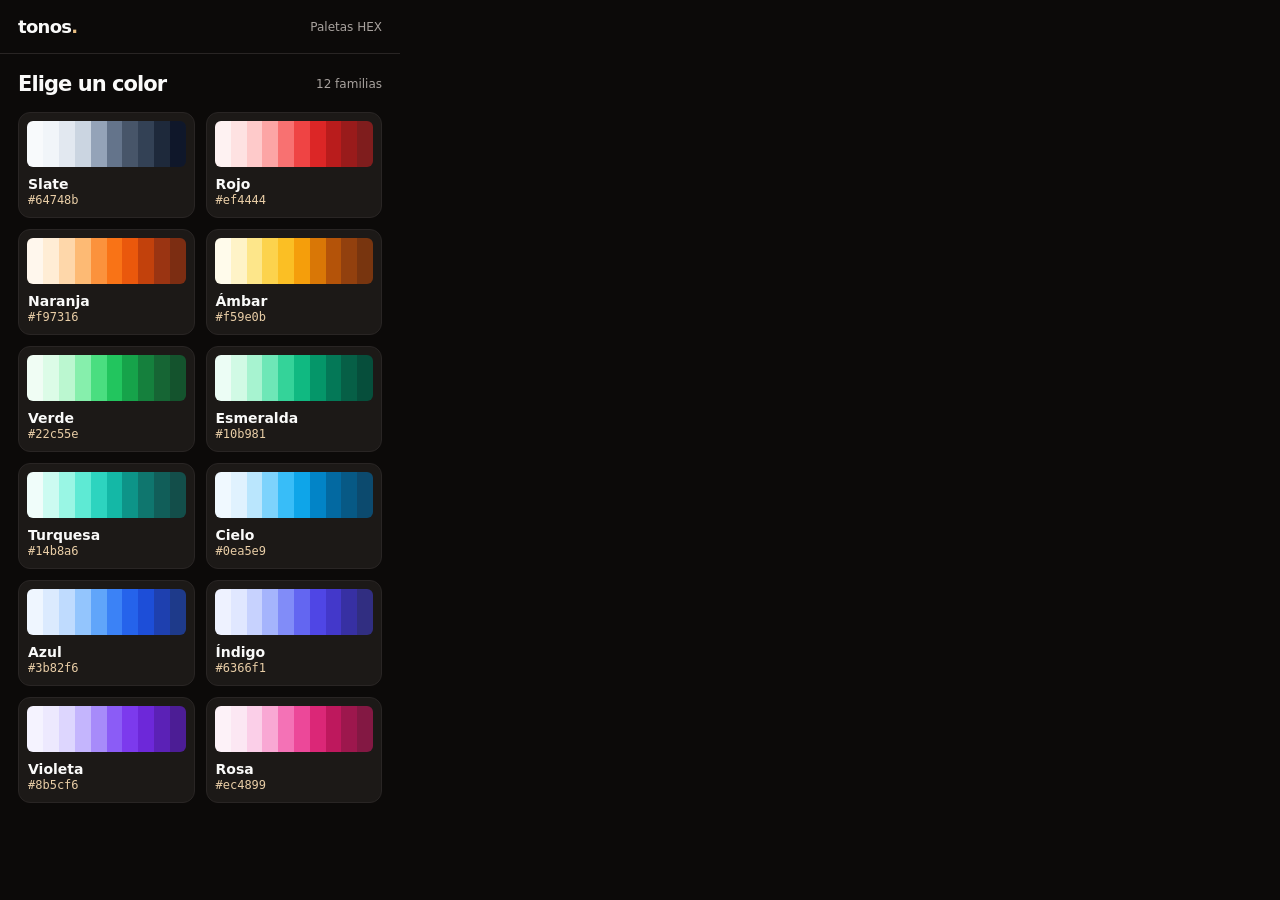
==== popup.html @ f52f5063 "Add Tonos web app and Firefox extension" ====
<!doctype html><html lang="es"><head><meta charset="utf-8"><meta name="viewport" content="width=device-width,initial-scale=1"><title>Tonos</title><link rel="stylesheet" href="popup.css"></head><body><header><strong>tonos<span>.</span></strong><small>Paletas HEX</small></header><main id="app"></main><div id="toast" role="status" aria-live="polite"></div><script src="popup.js" defer></script></body></html>
---- popup.css ----
:root{font-family:Inter,system-ui,-apple-system,"Segoe UI",sans-serif;color:#fafaf9;background:#0c0a09}*{box-sizing:border-box}body{margin:0;width:400px;min-height:220px;max-height:580px;overflow-y:auto}button{font:inherit;cursor:pointer}header{position:sticky;top:0;z-index:2;background:#0c0a09;border-bottom:1px solid #292524;padding:16px 18px;display:flex;justify-content:space-between;align-items:center}header strong{font-size:18px;letter-spacing:-.04em}header strong span{color:#e7bd82}header small{font-size:12px;color:#a8a29e}main{padding:18px}.heading{display:flex;align-items:center;justify-content:space-between;margin:0 0 16px}.heading h1{font-size:21px;letter-spacing:-.045em;margin:0;font-weight:680}.heading span{font-size:12px;color:#a8a29e}.family-grid,.tone-grid{display:grid;grid-template-columns:repeat(2,minmax(0,1fr));gap:11px}.family{border:1px solid #292524;background:#1c1917;border-radius:12px;padding:8px;text-align:left;color:#fafaf9;min-width:0}.family:hover,.family:focus-visible{border-color:#78716c}.family-preview{height:46px;border-radius:6px}.family-name{display:block;font-size:14px;font-weight:620;margin:9px 1px 1px}.family-code{display:block;font:12px ui-monospace,SFMono-Regular,Consolas,monospace;color:#e8cda6;margin:0 1px 2px}.back{border:0;background:transparent;color:#c5bdb3;padding:0 0 16px;font-size:13px;text-align:left}.back:hover{color:#fff}.tone{border:0;background:transparent;text-align:left;padding:0;color:#fafaf9;min-width:0}.tone-top{display:flex;align-items:center;justify-content:space-between;gap:8px;margin-bottom:6px}.shade{font-size:12px;color:#a8a29e}.hex{font:12px ui-monospace,SFMono-Regular,Consolas,monospace}.tone-color{display:block;height:71px;border-radius:7px;background:var(--color);border:1px solid #ffffff12}.tone:hover .tone-color,.tone:focus-visible .tone-color{box-shadow:0 0 0 2px #fafaf9}.family:focus-visible,.tone:focus-visible,.back:focus-visible{outline:2px solid #e7bd82;outline-offset:2px}#toast{position:fixed;bottom:14px;left:50%;transform:translate(-50%,8px);background:#fafaf9;color:#1c1917;padding:8px 12px;border-radius:7px;font-size:12px;opacity:0;pointer-events:none;transition:.15s;white-space:nowrap}#toast.visible{opacity:1;transform:translate(-50%,0)}
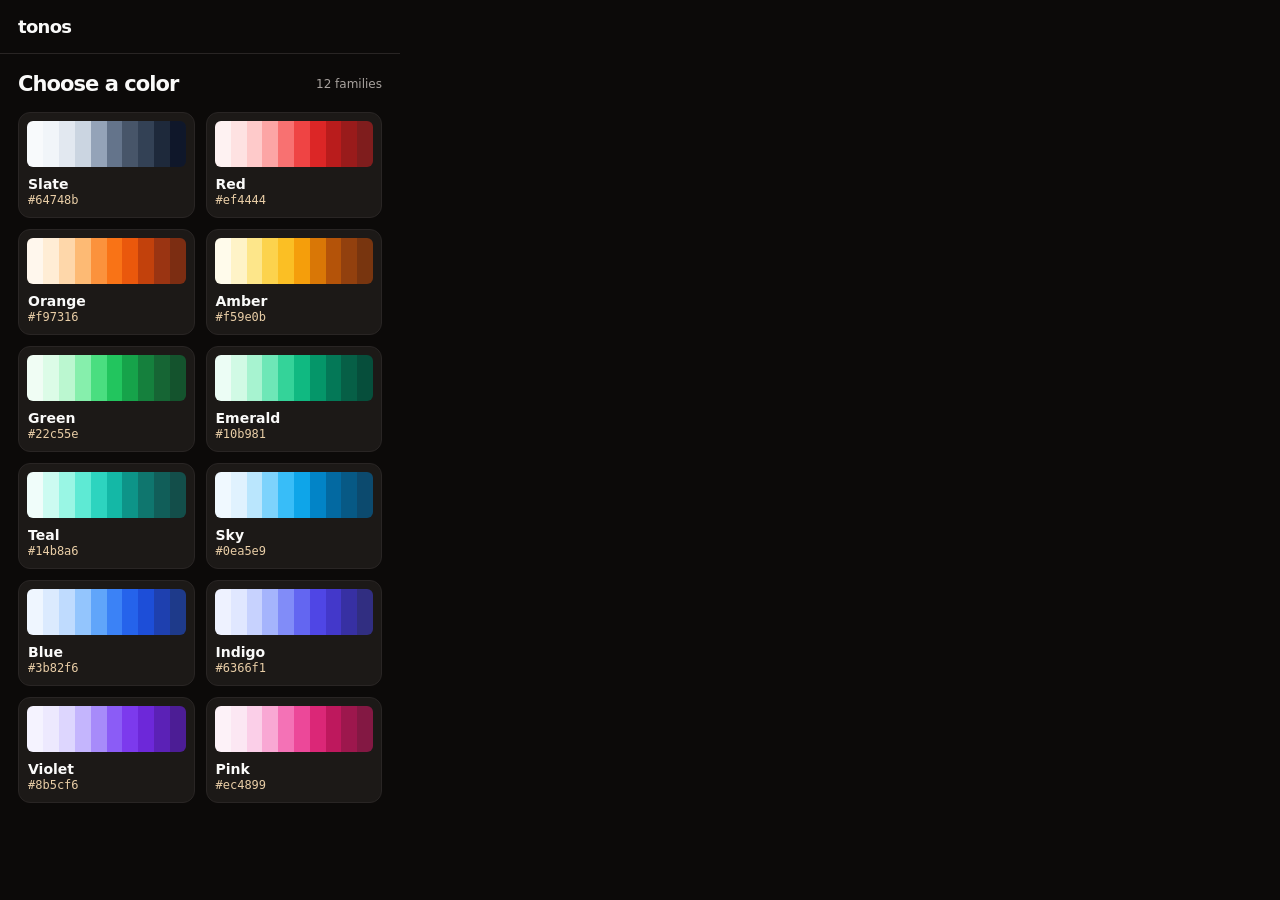
==== commit c476b26f: "Translate Firefox extension to English" ====
--- a/popup.html
+++ b/popup.html
@@ -1 +1 @@
-<!doctype html><html lang="es"><head><meta charset="utf-8"><meta name="viewport" content="width=device-width,initial-scale=1"><title>Tonos</title><link rel="stylesheet" href="popup.css"></head><body><header><strong>tonos<span>.</span></strong><small>Paletas HEX</small></header><main id="app"></main><div id="toast" role="status" aria-live="polite"></div><script src="popup.js" defer></script></body></html>+<!doctype html><html lang="en"><head><meta charset="utf-8"><meta name="viewport" content="width=device-width,initial-scale=1"><title>tonos</title><link rel="stylesheet" href="popup.css"></head><body><header><strong>tonos</strong></header><main id="app"></main><div id="toast" role="status" aria-live="polite"></div><script src="popup.js" defer></script></body></html>
--- a/popup.css
+++ b/popup.css
@@ -1,2 +1,2 @@
 
-:root{font-family:Inter,system-ui,-apple-system,"Segoe UI",sans-serif;color:#fafaf9;background:#0c0a09}*{box-sizing:border-box}body{margin:0;width:400px;min-height:220px;max-height:580px;overflow-y:auto}button{font:inherit;cursor:pointer}header{position:sticky;top:0;z-index:2;background:#0c0a09;border-bottom:1px solid #292524;padding:16px 18px;display:flex;justify-content:space-between;align-items:center}header strong{font-size:18px;letter-spacing:-.04em}header strong span{color:#e7bd82}header small{font-size:12px;color:#a8a29e}main{padding:18px}.heading{display:flex;align-items:center;justify-content:space-between;margin:0 0 16px}.heading h1{font-size:21px;letter-spacing:-.045em;margin:0;font-weight:680}.heading span{font-size:12px;color:#a8a29e}.family-grid,.tone-grid{display:grid;grid-template-columns:repeat(2,minmax(0,1fr));gap:11px}.family{border:1px solid #292524;background:#1c1917;border-radius:12px;padding:8px;text-align:left;color:#fafaf9;min-width:0}.family:hover,.family:focus-visible{border-color:#78716c}.family-preview{height:46px;border-radius:6px}.family-name{display:block;font-size:14px;font-weight:620;margin:9px 1px 1px}.family-code{display:block;font:12px ui-monospace,SFMono-Regular,Consolas,monospace;color:#e8cda6;margin:0 1px 2px}.back{border:0;background:transparent;color:#c5bdb3;padding:0 0 16px;font-size:13px;text-align:left}.back:hover{color:#fff}.tone{border:0;background:transparent;text-align:left;padding:0;color:#fafaf9;min-width:0}.tone-top{display:flex;align-items:center;justify-content:space-between;gap:8px;margin-bottom:6px}.shade{font-size:12px;color:#a8a29e}.hex{font:12px ui-monospace,SFMono-Regular,Consolas,monospace}.tone-color{display:block;height:71px;border-radius:7px;background:var(--color);border:1px solid #ffffff12}.tone:hover .tone-color,.tone:focus-visible .tone-color{box-shadow:0 0 0 2px #fafaf9}.family:focus-visible,.tone:focus-visible,.back:focus-visible{outline:2px solid #e7bd82;outline-offset:2px}#toast{position:fixed;bottom:14px;left:50%;transform:translate(-50%,8px);background:#fafaf9;color:#1c1917;padding:8px 12px;border-radius:7px;font-size:12px;opacity:0;pointer-events:none;transition:.15s;white-space:nowrap}#toast.visible{opacity:1;transform:translate(-50%,0)}
+:root{font-family:Inter,system-ui,-apple-system,"Segoe UI",sans-serif;color:#fafaf9;background:#0c0a09}*{box-sizing:border-box}body{margin:0;width:400px;min-height:220px;max-height:580px;overflow-y:auto}button{font:inherit;cursor:pointer}header{position:sticky;top:0;z-index:2;background:#0c0a09;border-bottom:1px solid #292524;padding:16px 18px;display:flex;justify-content:space-between;align-items:center}header strong{font-size:18px;letter-spacing:-.04em}main{padding:18px}.heading{display:flex;align-items:center;justify-content:space-between;margin:0 0 16px}.heading h1{font-size:21px;letter-spacing:-.045em;margin:0;font-weight:680}.heading span{font-size:12px;color:#a8a29e}.family-grid,.tone-grid{display:grid;grid-template-columns:repeat(2,minmax(0,1fr));gap:11px}.family{border:1px solid #292524;background:#1c1917;border-radius:12px;padding:8px;text-align:left;color:#fafaf9;min-width:0}.family:hover,.family:focus-visible{border-color:#78716c}.family-preview{height:46px;border-radius:6px}.family-name{display:block;font-size:14px;font-weight:620;margin:9px 1px 1px}.family-code{display:block;font:12px ui-monospace,SFMono-Regular,Consolas,monospace;color:#e8cda6;margin:0 1px 2px}.back{border:0;background:transparent;color:#c5bdb3;padding:0 0 16px;font-size:13px;text-align:left}.back:hover{color:#fff}.tone{border:0;background:transparent;text-align:left;padding:0;color:#fafaf9;min-width:0}.tone-top{display:flex;align-items:center;justify-content:space-between;gap:8px;margin-bottom:6px}.shade{font-size:12px;color:#a8a29e}.hex{font:12px ui-monospace,SFMono-Regular,Consolas,monospace}.tone-color{display:block;height:71px;border-radius:7px;background:var(--color);border:1px solid #ffffff12}.tone:hover .tone-color,.tone:focus-visible .tone-color{box-shadow:0 0 0 2px #fafaf9}.family:focus-visible,.tone:focus-visible,.back:focus-visible{outline:2px solid #e7bd82;outline-offset:2px}#toast{position:fixed;bottom:14px;left:50%;transform:translate(-50%,8px);background:#fafaf9;color:#1c1917;padding:8px 12px;border-radius:7px;font-size:12px;opacity:0;pointer-events:none;transition:.15s;white-space:nowrap}#toast.visible{opacity:1;transform:translate(-50%,0)}
